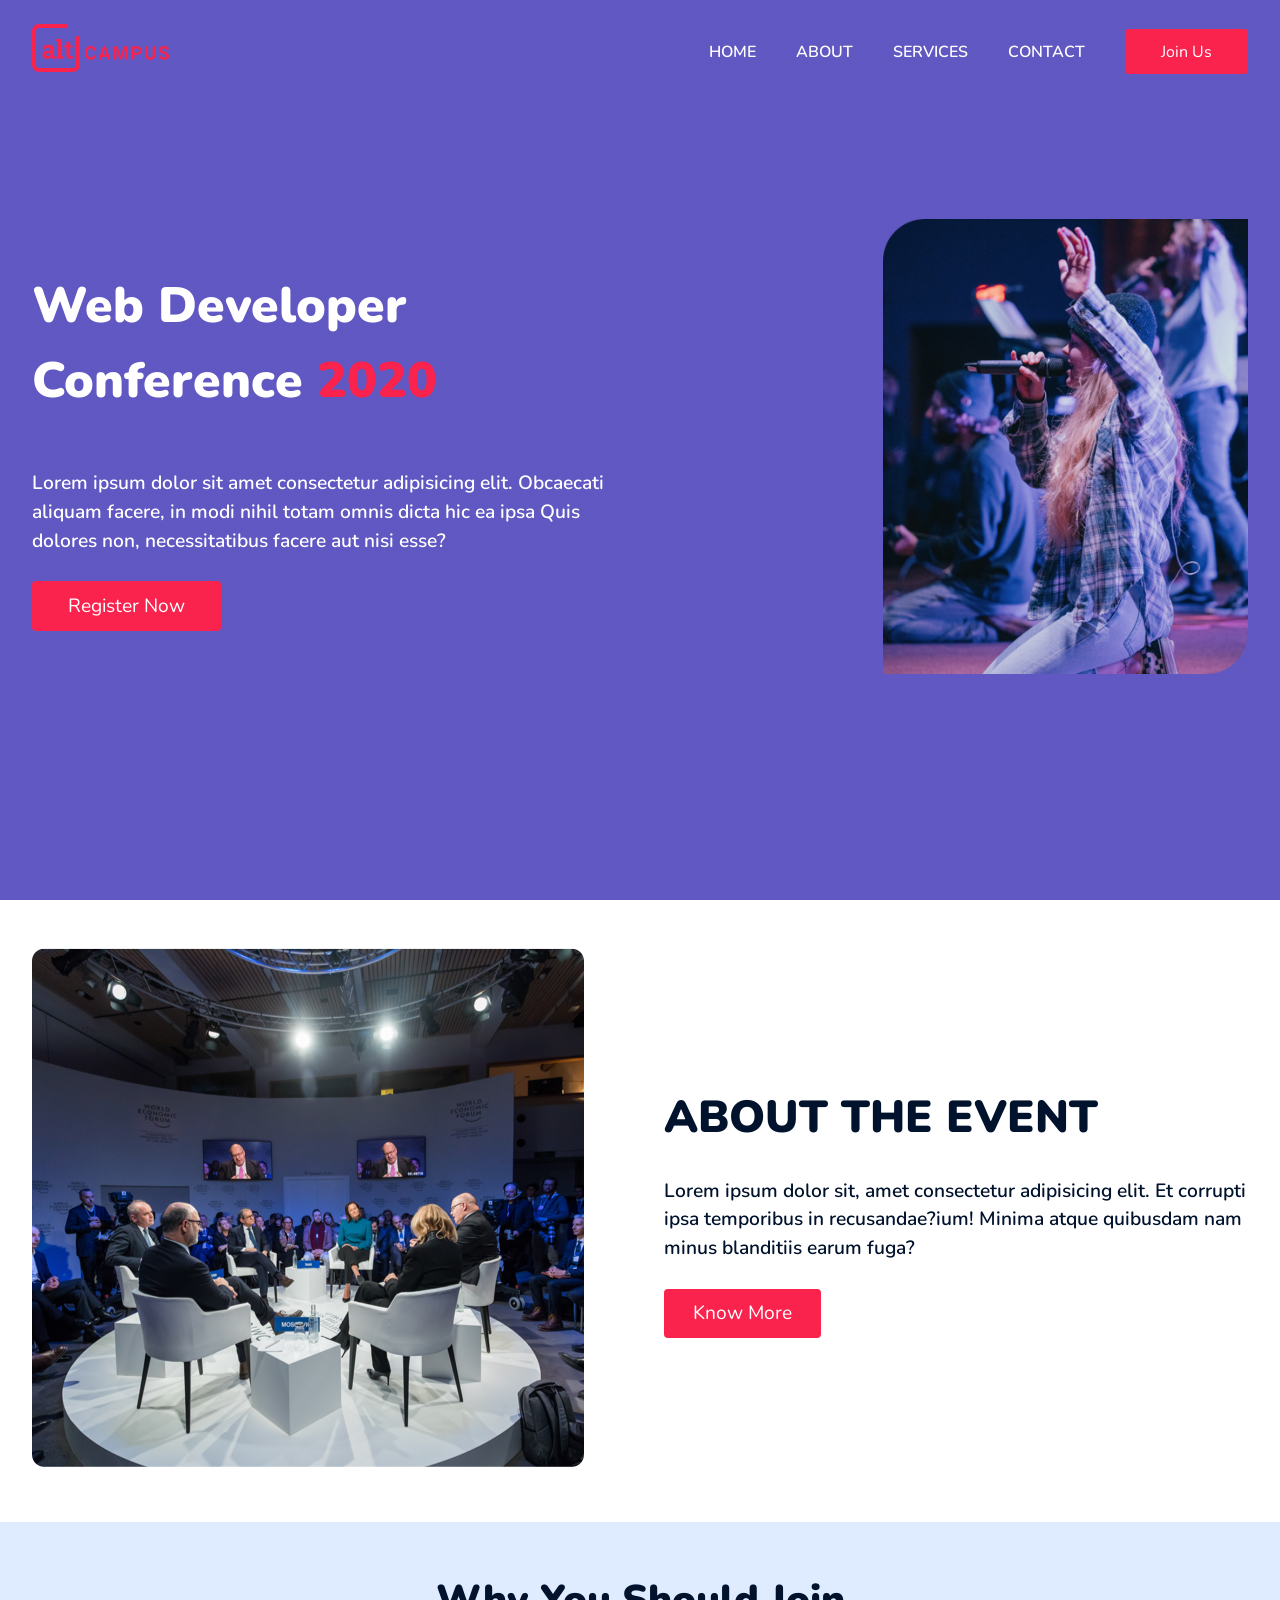
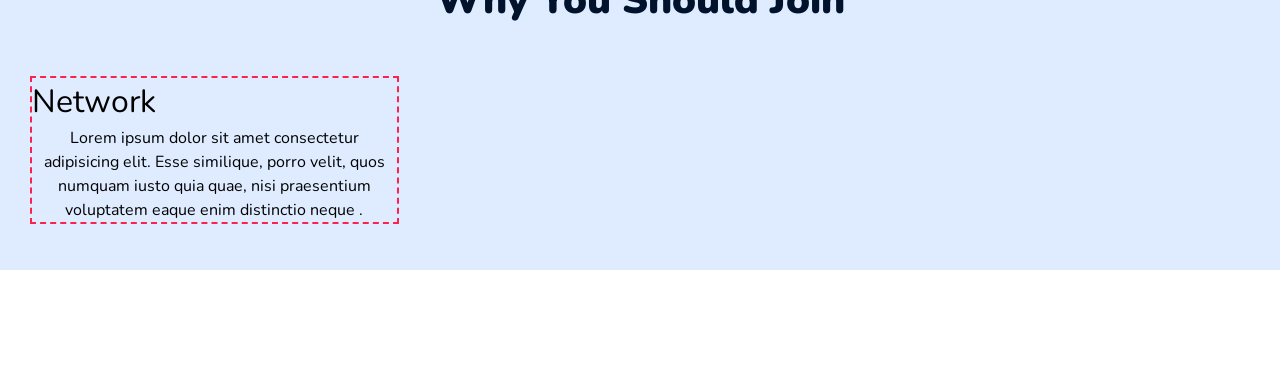
==== block-BHaacn/index.html @ 3c98a66f "Assignment-2" ====
<!DOCTYPE html>
<html lang="en">
<head>
    <meta charset="UTF-8">
    <meta http-equiv="X-UA-Compatible" content="IE=edge">
    <meta name="viewport" content="width=device-width, initial-scale=1.0">
    <title>AltEvents</title>
    <link rel="stylesheet" href="stylesheet/style.css">
    <link rel="preconnect" href="https://fonts.googleapis.com">
    <link rel="preconnect" href="https://fonts.gstatic.com" crossorigin>
    <link href="https://fonts.googleapis.com/css2?family=Nunito:wght@400;600;700;800;900&display=swap" rel="stylesheet">
</head>
<body>
    <header class="header">
        <div class="container flex">
            <a href="#" class="brand">
                <img src="assets/logo.svg" alt="brand-logo">
            </a>
            <nav class="navbar">
                <ul class="flex">
                    <li>
                        <a href="#"> HOME</a>
                    </li>
                    <li>
                        <a href="#">ABOUT</a>
                    </li>
                    <li>
                        <a href="#">SERVICES</a>
                    </li>
                    <li>
                        <a href="#">CONTACT</a>
                    </li>
                    
                        <a href="#" class="btn">Join us</a>
                    
                </ul>
            </nav>
        </div>
    </header>
    <main>
        <!---Hero section-->
        <section class="hero padding flex vertical-center">
            <div class="container flex ">
                <div  class="flex-50">
                    <h1>
                        web developer conference <strong class="active">2020</strong> 
                    </h1>
                    <p>
                        Lorem ipsum dolor sit amet consectetur adipisicing elit. Obcaecati aliquam facere, 
                        in modi nihil totam omnis dicta hic ea ipsa 
                        Quis dolores non, necessitatibus facere aut nisi esse?
                    </p>
                    <a href="#" class="btn btn-font-size">Register Now</a>
                </div>  
                <div class="flex-30">
                    <img class="full-width" src="assets/hero.png" alt="hero-img">
                </div>
            </div>

        </section>
        <!---About section-->
        <section class="padding about">
            <div class="container flex">
                <div class="flex-48 ">
                    <img class="width-full" src="assets/about.png" alt="about-sec-img">
                </div>
                <div class="flex-48">
                    <h1>ABOUT THE EVENT</h1>
                    <p>
                        Lorem ipsum dolor sit, amet consectetur adipisicing elit. Et corrupti ipsa temporibus in recusandae?ium! Minima atque quibusdam nam minus blanditiis earum fuga?
                    </p>
                    <a href="#" class="btn btn-font-size">Know More</a>
                </div>
            </div>
        </section>
        <!---Join Us section-->
        <section class="join padding">
            <h2 class="sec-header"> Why You Should Join</h2>
            <div class="container flex">
                <div class="flex-30 border">
                    <h4>
                        Network
                    </h4>
                    <p>
                        Lorem ipsum dolor sit amet consectetur adipisicing elit. Esse similique, porro velit, quos numquam iusto quia quae,
                         nisi praesentium voluptatem eaque enim distinctio neque .
                    </p>
                </div>
            </div>
        </section>
    </main>
    
</body>
</html>
---- block-BHaacn/stylesheet/style.css ----
/* http://meyerweb.com/eric/tools/css/reset/ 
   v2.0 | 20110126
   License: none (public domain)
*/

html, body, div, span, applet, object, iframe,
h1, h2, h3, h4, h5, h6, p, blockquote, pre,
a, abbr, acronym, address, big, cite, code,
del, dfn, em, img, ins, kbd, q, s, samp,
small, strike, strong, sub, sup, tt, var,
b, u, i, center,
dl, dt, dd, ol, ul, li,
fieldset, form, label, legend,
table, caption, tbody, tfoot, thead, tr, th, td,
article, aside, canvas, details, embed, 
figure, figcaption, footer, header, hgroup, 
menu, nav, output, ruby, section, summary,
time, mark, audio, video {
	margin: 0;
	padding: 0;
	border: 0;
	font-size: 100%;
	font: inherit;
	vertical-align: baseline;
}
/* HTML5 display-role reset for older browsers */
article, aside, details, figcaption, figure, 
footer, header, hgroup, menu, nav, section {
	display: block;
}
body {
	line-height: 1;
}
ol, ul {
	list-style: none;
}
blockquote, q {
	quotes: none;
}
blockquote:before, blockquote:after,
q:before, q:after {
	content: '';
	content: none;
}
table {
	border-collapse: collapse;
	border-spacing: 0;
}

/*-----Custom styling----*/

*,
*::before,
*::after{
    box-sizing: border-box;
}
html{
	font-size: 16px;
}
body{
	font-size: 1rem;
	line-height: 1.5;
	font-family: 'Nunito', sans-serif;
	padding-bottom: 6rem;
	
}
:root{
	--primary:rgb(249,35,77);
	--bg:rgb(223,236,255);
	--text-dark:rgb(1,18,45);
	--text-light:rgb(127,128,138);
}

/*-----General section-----*/
a{
	text-decoration: none;
	text-transform: capitalize;
}
.padding{
	padding: 3rem 0;
}
.font-0{
	font-size: 0;
}
.border{
	outline: 0.134rem dashed var(--primary);
}
.container{
	max-width: 85rem;
	width: 100%;
	margin: 0 auto;
	padding: 0 2rem;
}
.sec-header{
	font-size: 2.5rem;
	color: var(--text-dark);
	padding-bottom: 3rem;
	font-weight: 900;
}

.flex{
	display: flex;
	justify-content: space-between;
	align-items: center;
}
.vertical-center{
	align-items: center;
}
.flex-48{
	flex: 0 1 48%;
}
.flex-50{
	flex: 0 1 50%;
}
.flex-30{
	flex: 0 1 30%;
}
.full-width{
	width: 100%;
}
/*---Buttons---*/

.btn{
	padding: 0.65rem 2.25rem;
	display: inline-block;
	background-color: var(--primary);
	color: #fff;
	border-radius: 4px;
}
.btn-font-size{
	
	font-size: 1.2rem;
}

/*-----Header & navbar-----*/

.header{
	padding: 1.5rem 0;
	
	position: absolute;
	
	width: 100%;
	z-index: 1;
	
}
.navbar li a{
	margin-right: 2.5rem;
	font-weight: 600;
	color: #fff;
	
}

/*----Hero section----*/

.hero{
	background: linear-gradient(to bottom, rgba(54,43,178,0.788), rgba(54,43,178,0.788))
	            , url(/assets/banner.png) center center/cover no-repeat;
	height: 100vh;
	position: relative;
	
}

.hero h1{
	font-size: 3.1rem;
	font-weight: 900;
	text-transform: capitalize;
	padding-bottom: 1.6rem;
	color: #fff;
}
.hero h1 .active{
	color: var(--primary);
}
.hero p{
	font-size: 1.2rem;
	padding: 1.6rem 0;
	font-weight: 600;
	color: #fff;
	
	
}


/*-----About section----*/


.about h1{
	font-size: 2.8rem;
	font-weight: 900;
	text-transform: uppercase;
	
	color: var(--text-dark)
}

.about p{
	font-size: 1.2rem;
	padding: 1.6rem 0;
	color: var(--text-dark);
	font-weight: 600;
}
.about .btn{
	padding: 0.65rem 1.8rem;
}

/*---Join us section----*/

.join{
	background-color: var(--bg);
	text-align: center;
	
}
.join h4{
	text-align: left;
	font-size: 2rem;
}
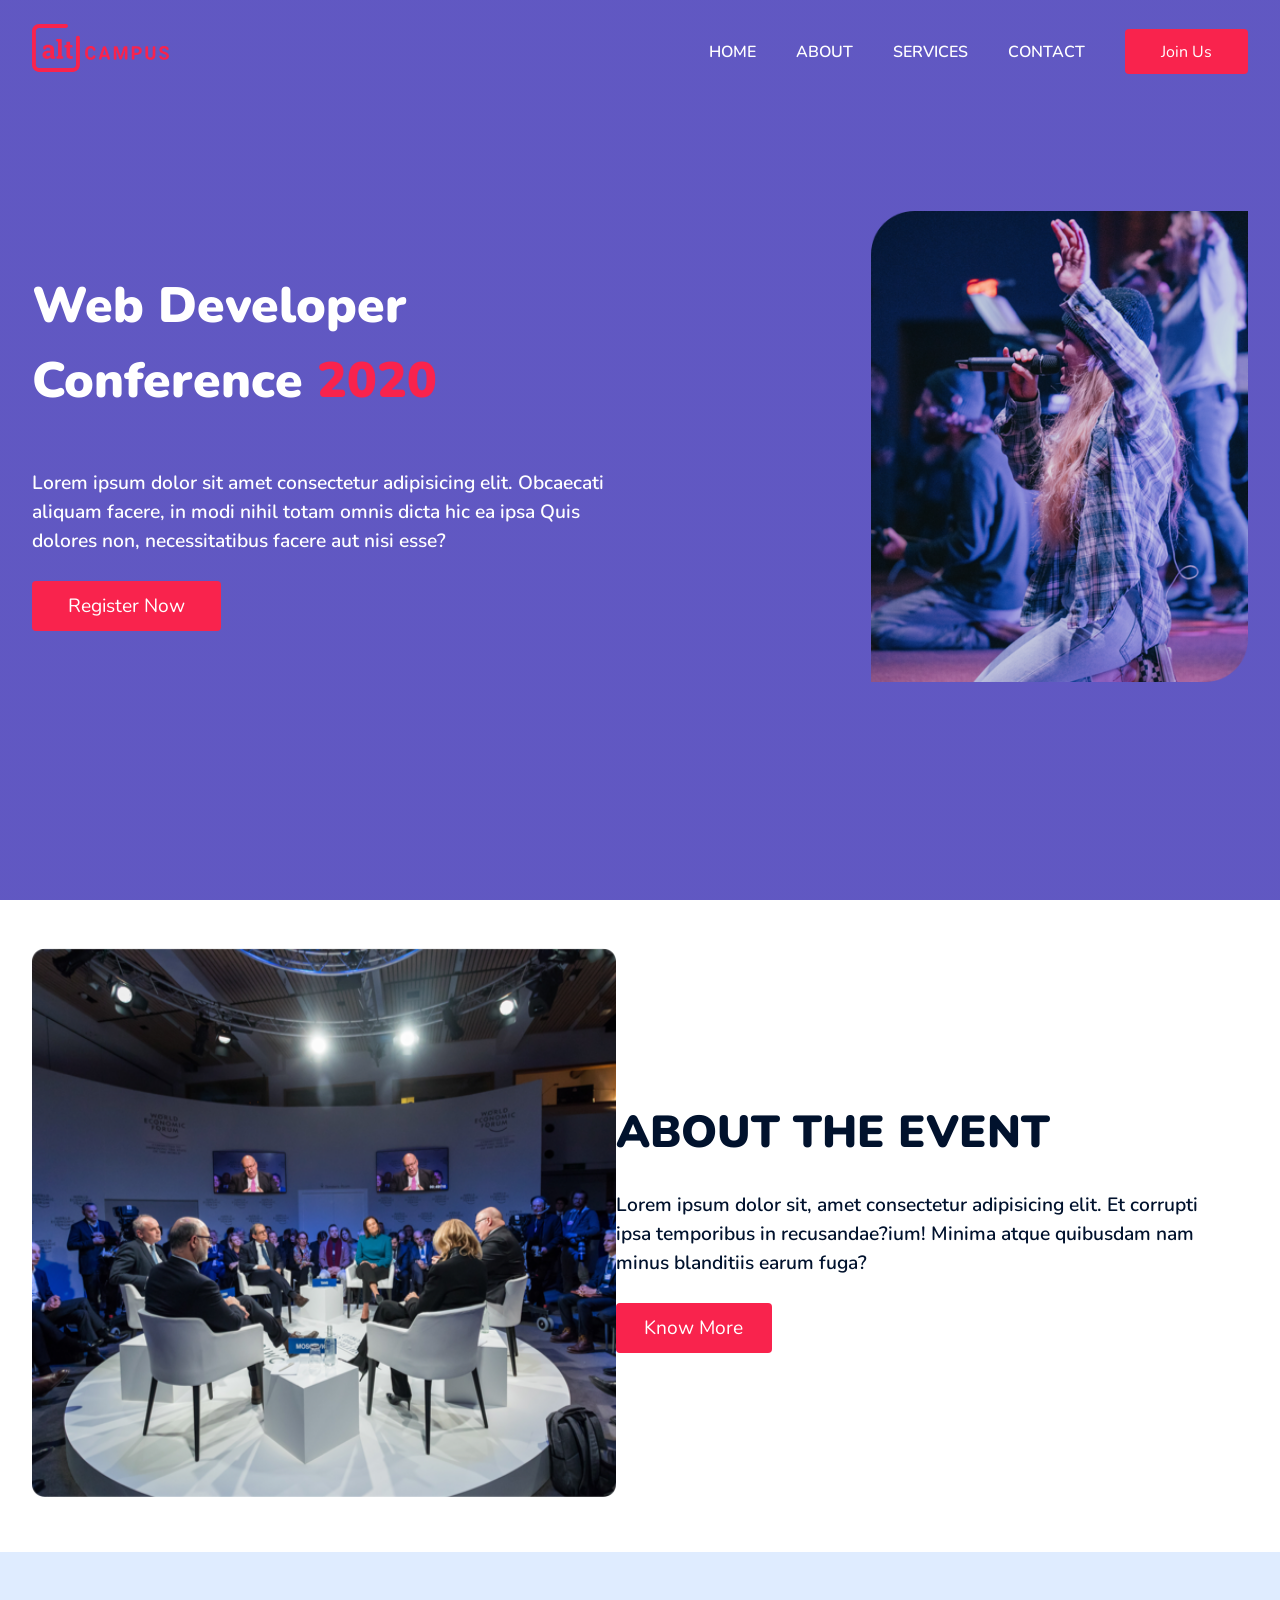
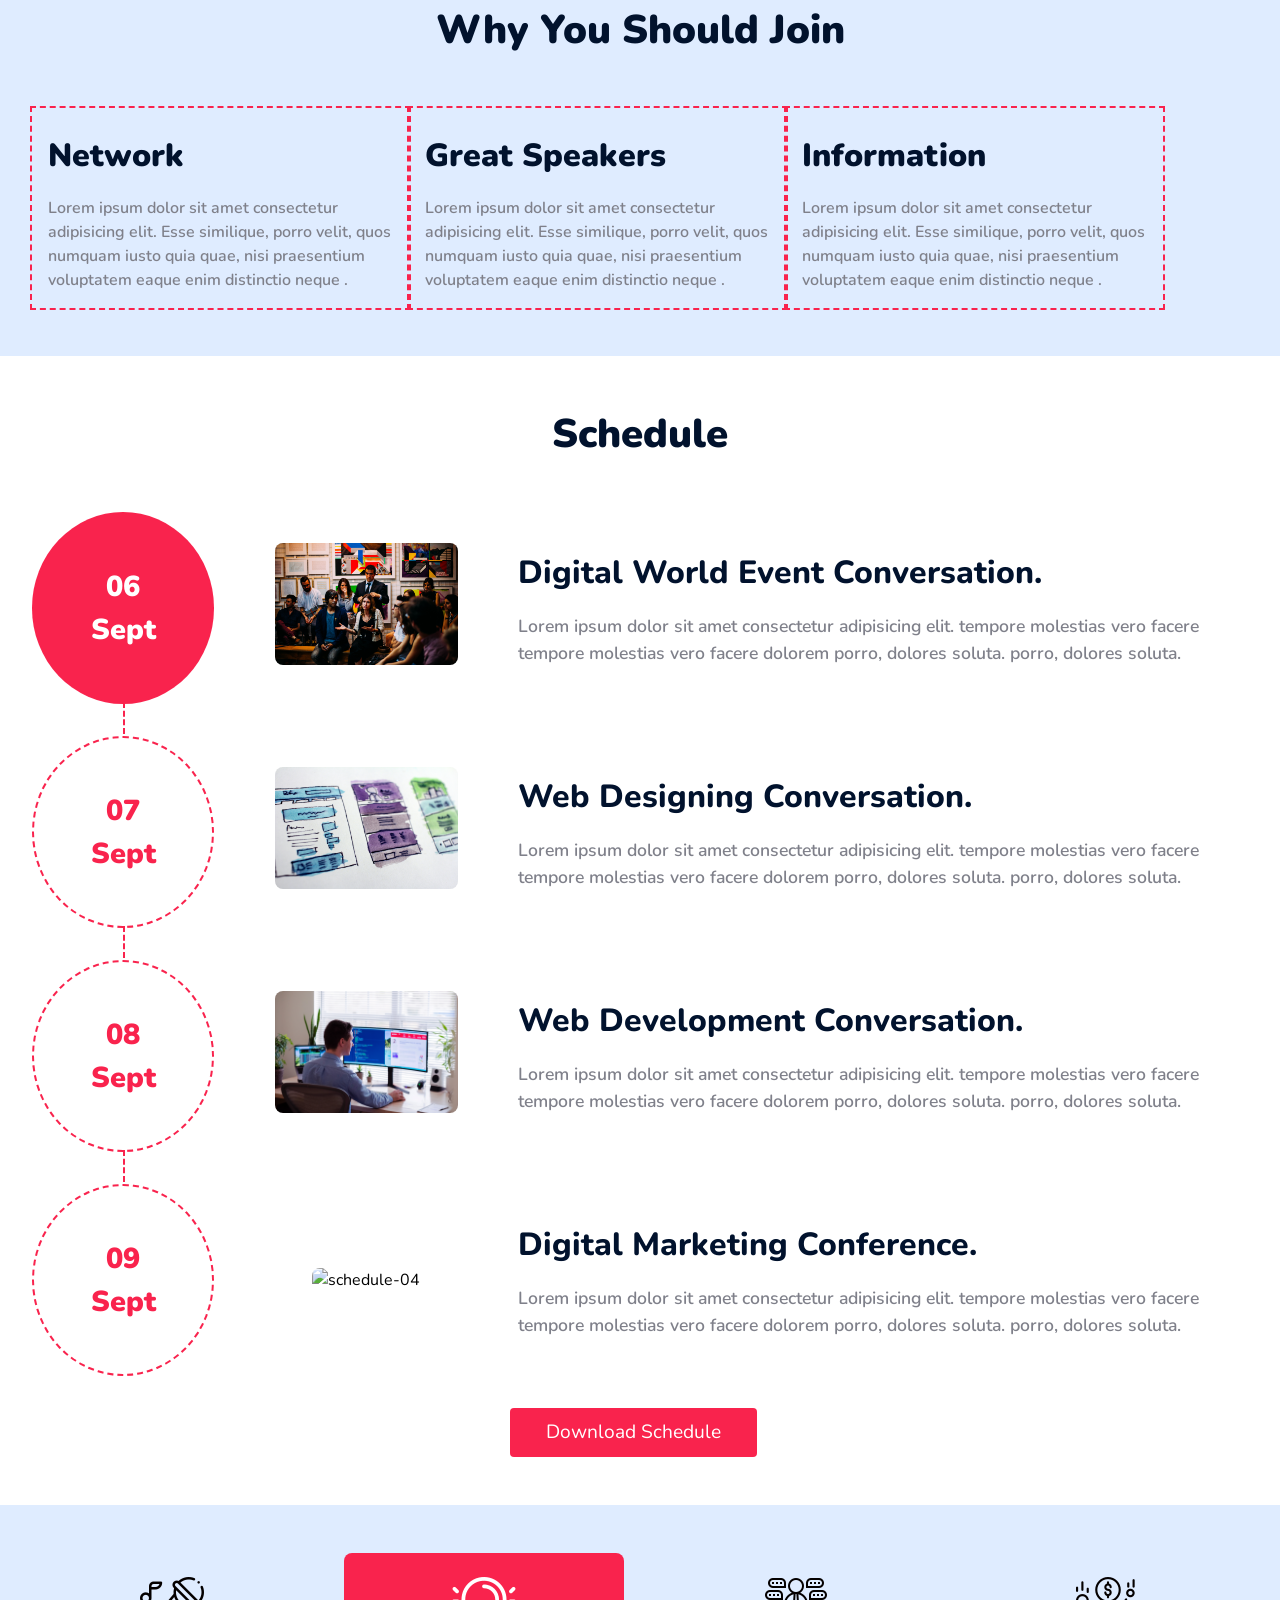
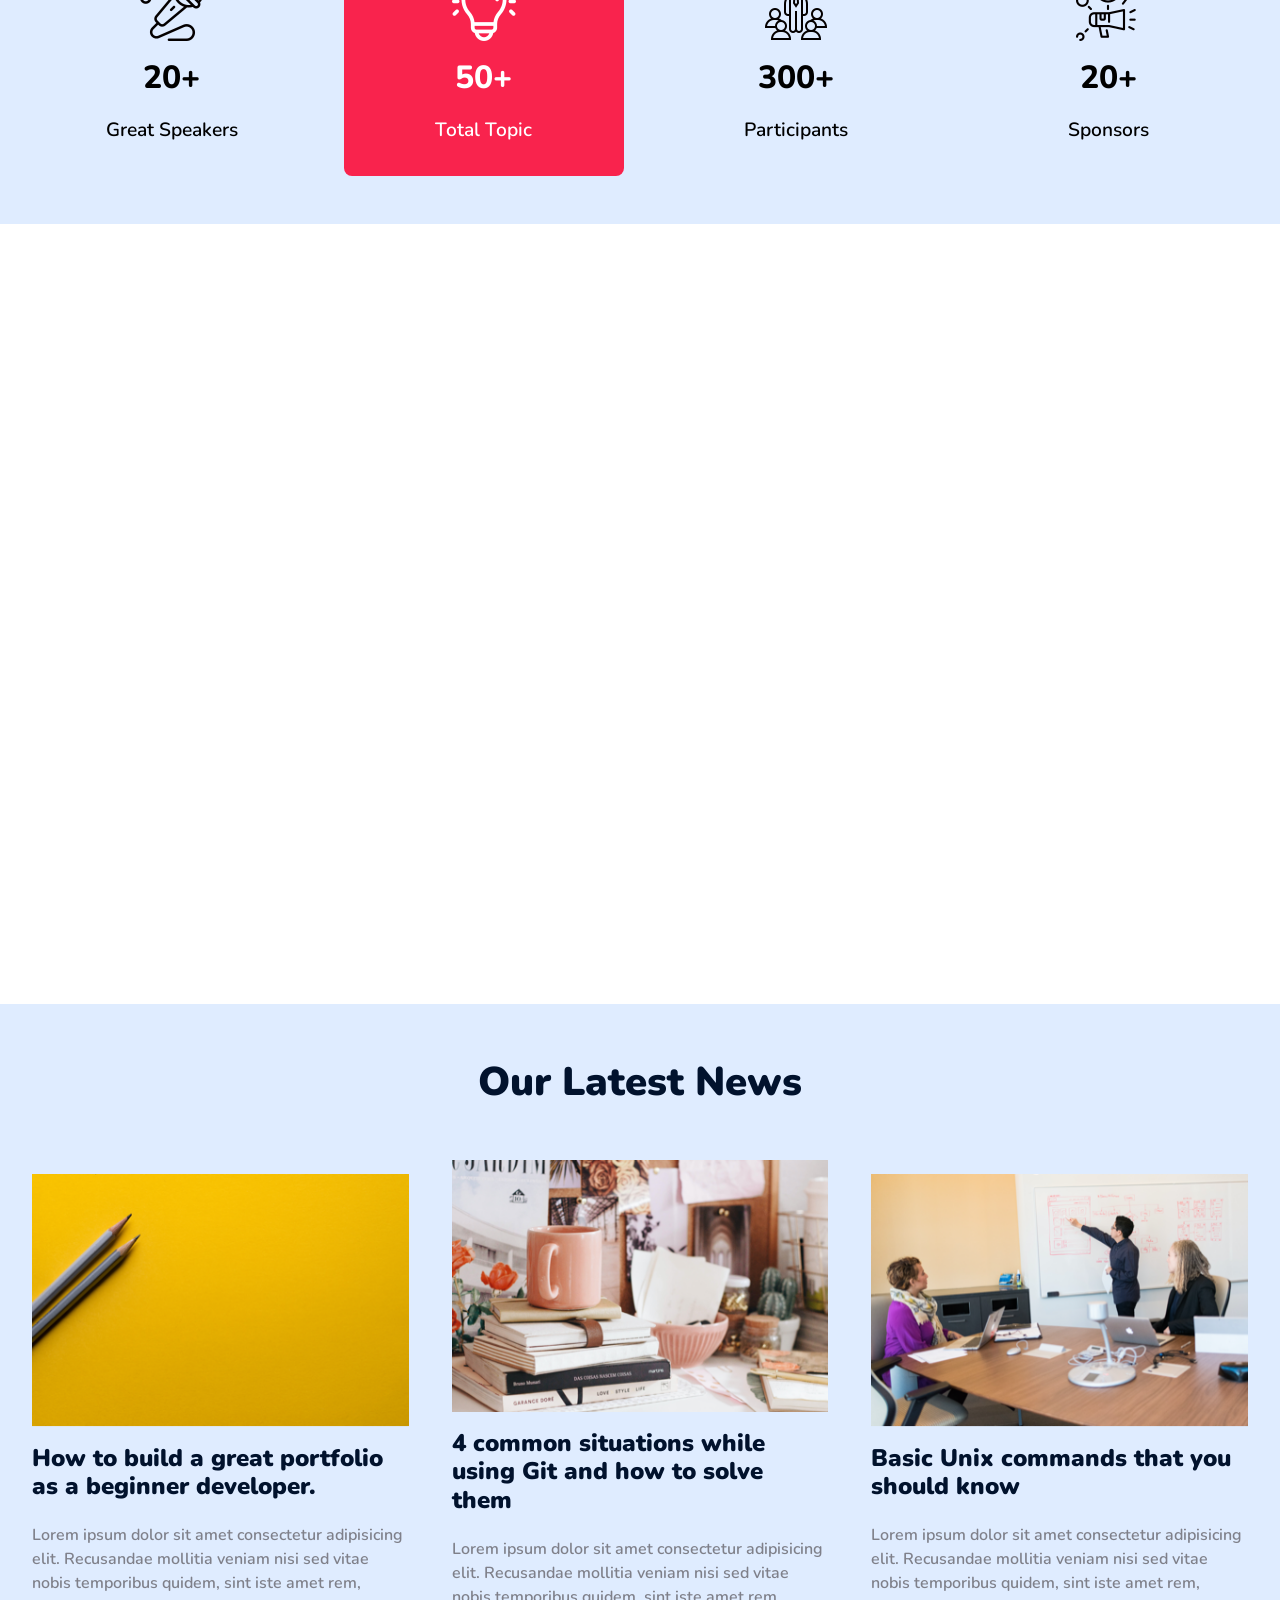
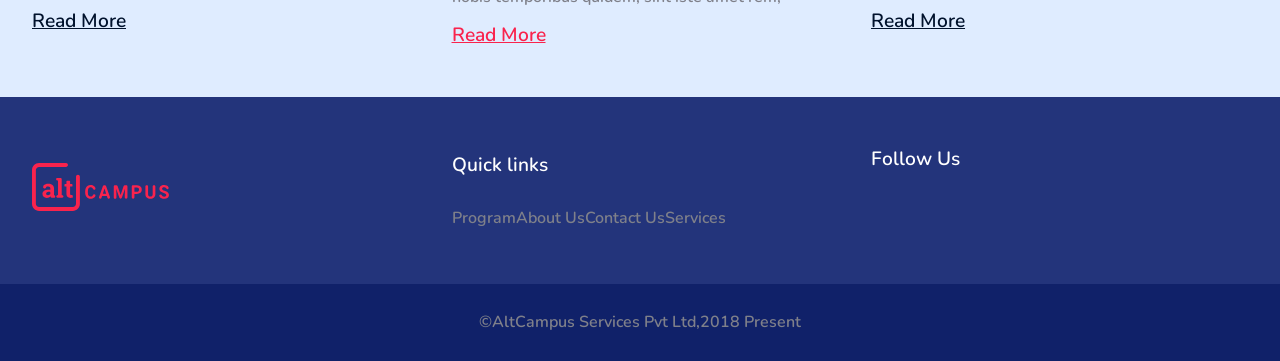
==== commit 1ec9bd64: "Assignment-2" ====
--- a/block-BHaacn/index.html
+++ b/block-BHaacn/index.html
@@ -9,15 +9,20 @@
     <link rel="preconnect" href="https://fonts.googleapis.com">
     <link rel="preconnect" href="https://fonts.gstatic.com" crossorigin>
     <link href="https://fonts.googleapis.com/css2?family=Nunito:wght@400;600;700;800;900&display=swap" rel="stylesheet">
+    <script src="https://kit.fontawesome.com/882d59f2ae.js" crossorigin="anonymous"></script>
 </head>
 <body>
     <header class="header">
-        <div class="container flex">
+        <div class="container flex justify-between">
             <a href="#" class="brand">
                 <img src="assets/logo.svg" alt="brand-logo">
             </a>
+            <label class="bars" for="toggle">
+                <i class="fas fa-bars"></i>
+            </label>
+            <input id="toggle" type="checkbox">
             <nav class="navbar">
-                <ul class="flex">
+                <ul class="flex sm-col">
                     <li>
                         <a href="#"> HOME</a>
                     </li>
@@ -39,9 +44,9 @@
     </header>
     <main>
         <!---Hero section-->
-        <section class="hero padding flex vertical-center">
-            <div class="container flex ">
-                <div  class="flex-50">
+        <section class="hero padding flex justify-between  vertical-center">
+            <div class="container flex display justify-between sm-col sm-wrap">
+                <div  class="flex-50 sm-100 order-1">
                     <h1>
                         web developer conference <strong class="active">2020</strong> 
                     </h1>
@@ -52,19 +57,19 @@
                     </p>
                     <a href="#" class="btn btn-font-size">Register Now</a>
                 </div>  
-                <div class="flex-30">
-                    <img class="full-width" src="assets/hero.png" alt="hero-img">
+                <div class="flex-30 sm-100 ">
+                    <img class="full-width sm-full-width " src="assets/hero.png" alt="hero-img">
                 </div>
             </div>
 
         </section>
         <!---About section-->
         <section class="padding about">
-            <div class="container flex">
-                <div class="flex-48 ">
-                    <img class="width-full" src="assets/about.png" alt="about-sec-img">
-                </div>
-                <div class="flex-48">
+            <div class="container flex display sm-col sm-wrap">
+                <div class="flex-48 sm-100 ">
+                    <img class="full-width sm-full-width" src="assets/about.png" alt="about-sec-img">
+                </div>
+                <div class="flex-48 sm-100">
                     <h1>ABOUT THE EVENT</h1>
                     <p>
                         Lorem ipsum dolor sit, amet consectetur adipisicing elit. Et corrupti ipsa temporibus in recusandae?ium! Minima atque quibusdam nam minus blanditiis earum fuga?
@@ -76,19 +81,245 @@
         <!---Join Us section-->
         <section class="join padding">
             <h2 class="sec-header"> Why You Should Join</h2>
-            <div class="container flex">
-                <div class="flex-30 border">
-                    <h4>
+            <div class="container flex  display sm-col sm-wrap">
+                <div class="flex-30 border sm-100">
+                    <h3>
                         Network
-                    </h4>
+                    </h3>
                     <p>
                         Lorem ipsum dolor sit amet consectetur adipisicing elit. Esse similique, porro velit, quos numquam iusto quia quae,
                          nisi praesentium voluptatem eaque enim distinctio neque .
                     </p>
                 </div>
+                <div class="flex-30 sm-100 border">
+                    <h3>
+                        Great Speakers
+                    </h3>
+                    <p>
+                        Lorem ipsum dolor sit amet consectetur adipisicing elit. Esse similique, porro velit, quos numquam iusto quia quae,
+                         nisi praesentium voluptatem eaque enim distinctio neque .
+                    </p>
+                </div>
+                <div class="flex-30 border sm-100">
+                    <h3>
+                        Information
+                    </h3>
+                    <p>
+                        Lorem ipsum dolor sit amet consectetur adipisicing elit. Esse similique, porro velit, quos numquam iusto quia quae,
+                         nisi praesentium voluptatem eaque enim distinctio neque .
+                    </p>
+                </div>
+            </div>
+        </section>
+        <!---Schedule section-->
+        <section class="padding schedule">
+            <h2 class="sec-header"> Schedule</h2>
+            <div class="container schedule-col flex justify-between display  sm-wrap">
+
+                
+                    <div class="flex-15 schedule-date active sm-text-center full-width   sm-100 ">
+                        06 <br> Sept
+                    </div>
+                    <div class="flex-15 sm-100">
+                        <img class="full-width sm-full-width" src="assets/schedule-01.jpg" alt="schedule-01">
+                    </div>
+                    <div class="flex-60 sm-100">
+                        <h4>
+                            Digital World Event Conversation.
+                        </h4>
+                        <p>
+                            Lorem ipsum dolor sit amet consectetur adipisicing elit.  
+                            tempore molestias vero facere<br>
+                            tempore molestias vero facere dolorem porro, dolores soluta.
+                            porro, dolores soluta.
+                        </p>
+                    </div>
+                </div>
+            <div class="container schedule-col flex justify-between display sm-wrap">
+                
+                <div class="flex-15 schedule-date full-width sm-100">
+                    07 <br> Sept
+                </div>
+                <div class="flex-15 sm-100">
+                    <img class="full-width" src="assets/schedule-02.jpg" alt="schedule-02">
+                </div>
+                <div class="flex-60 sm-100">
+                    <h4>
+                        Web designing  Conversation.
+                    </h4>
+                    <p>
+                        Lorem ipsum dolor sit amet consectetur adipisicing elit.  
+                        tempore molestias vero facere<br>
+                        tempore molestias vero facere dolorem porro, dolores soluta.
+                        porro, dolores soluta.
+                    </p>
+                </div>
+            </div>
+            <div class="container schedule-col justify-between flex display sm-wrap">
+                
+                <div class="flex-15 schedule-date full-width sm-100">
+                    08 <br> Sept
+                </div>
+                <div class="flex-15 sm-100">
+                    <img class="full-width" src="assets/schedule-03.jpg" alt="schedule-03">
+                </div>
+                <div class="flex-60 sm-100">
+                    <h4>
+                        web development conversation.
+                    </h4>
+                    <p>
+                        Lorem ipsum dolor sit amet consectetur adipisicing elit.  
+                        tempore molestias vero facere<br>
+                        tempore molestias vero facere dolorem porro, dolores soluta.
+                        porro, dolores soluta.
+                    </p>
+                </div>
+            </div>
+            <div class="container schedule-col flex justify-between display sm-wrap">
+                
+                <div class="flex-15 schedule-date last-item full-width sm-100">
+                    09<br> Sept
+                </div>
+                <div class="flex-15 sm-100">
+                    <img class="full-width" src="assets/schedule-04.jpg" alt="schedule-04">
+                </div>
+                <div class="flex-60 sm-100">
+                    <h4>
+                        Digital Marketing conference.
+                    </h4>
+                    <p>
+                        Lorem ipsum dolor sit amet consectetur adipisicing elit.  
+                        tempore molestias vero facere<br>
+                        tempore molestias vero facere dolorem porro, dolores soluta.
+                        porro, dolores soluta.
+                    </p>
+                </div>
+            </div>
+            
+            <a href="#" class="btn">Download Schedule</a>
+        
+        </section>
+        <!---Info section-->
+        <section class="padding info">
+            <div class="container flex display justify-between sm-wrap">
+                <div class="info-item flex-23 sm-flex  sm-align-center justify-between sm-100">
+                    <img  src="assets/speaker.png" alt="speaker-png">
+                    <p class="top-item">20+</p>
+                    <p class="bottom-item"> Great Speakers</p>
+                </div>
+                <div class=" info-item flex-23 active sm-100 sm-flex sm-align-center justify-between">
+                    <img  src="assets/idea.png" alt="idea-png">
+                    <p class="top-item">50+</p>
+                    <p class="bottom-item"> Total Topic</p>
+                </div>
+                <div class="info-item flex-23 sm-100 sm-flex  sm-align-center justify-between">
+                    <img  src="assets/participants.png" alt="participants-png">
+                    <p class="top-item">300+</p>
+                    <p class="bottom-item"> participants</p>
+                </div>
+                <div class="info-item flex-23 sm-100 sm-flex  sm-align-center justify-between">
+                    <img  src="assets/sponsor.png" alt="sponsors-png">
+                    <p class="top-item">20+</p>
+                    <p class="bottom-item"> Sponsors</p>
+                </div>
+            </div>
+        </section>
+        <!---Video Section-->
+        <section class="vid padding">
+            <div class="container">
+                <figure class="iframe-container">
+                    <iframe   src="https://www.youtube.com/embed/R4X1RcjwEiI" 
+                    title="YouTube video player" frameborder="0" allow="accelerometer; autoplay; clipboard-write; encrypted-media; gyroscope; picture-in-picture" allowfullscreen>
+                    </iframe>
+                </figure>
+            </div>
+        </section>
+        <!---News section-->
+        <section class="padding news">
+            <h2 class="sec-header">Our Latest News</h2>
+            <div class="container flex display justify-between sm-wrap">
+                <article class="flex-30 news-article sm-100">   
+                    <img class="full-width" src="assets/news-01.png" alt="news-01">
+                    <h5>
+                        How to build a great portfolio as a beginner developer.
+                    </h5>
+                    <p>
+                        Lorem ipsum dolor sit amet consectetur adipisicing elit. Recusandae mollitia veniam nisi sed vitae nobis 
+                        temporibus quidem, sint iste amet rem, 
+                    </p>
+                    <a href="#" >Read More</a>
+                </article>
+
+                <article class="flex-30 news-article sm-100">   
+                    <img class="full-width" src="assets/news-02.png" alt="news-02">
+                    <h5>
+                        4 common situations while using Git and
+                        how to solve them
+                    </h5>
+                    <p>
+                        Lorem ipsum dolor sit amet consectetur adipisicing elit. Recusandae mollitia veniam nisi sed vitae nobis 
+                        temporibus quidem, sint iste amet rem, 
+                    </p>
+                    <a href="#" class="active" >Read More</a>
+                </article>
+
+                <article class="flex-30 news-article sm-100">   
+                    <img class="full-width" src="assets/news-03.png" alt="news-03">
+                    <h5>
+                        Basic Unix commands that you should know
+                    </h5>
+                    <p>
+                        Lorem ipsum dolor sit amet consectetur adipisicing elit. Recusandae mollitia veniam nisi sed vitae nobis 
+                        temporibus quidem, sint iste amet rem, 
+                    </p>
+                    <a href="#" >Read More</a>
+                </article>
             </div>
         </section>
     </main>
+    <!---Footer-->
+     <footer class="footer">
+         <div class="footer-top padding">
+             <div class="container flex justify-between sm-wrap">
+                 <div class="flex-30 sm-100 sm-text-center">
+                     <img  src="assets/logo.svg" alt="footer-logo">
+                 </div>
+                 <div class="flex-30 sm-100 sm-text-center">
+                     <h6>Quick links</h6>
+                     <ul class="flex justify-center ">
+                         <li>
+                             <a href="#">Program</a>
+                         </li>
+                         <li>
+                            <a href="#">About Us</a>
+                        </li>
+                         <li>
+                             <a href="#">Contact Us</a>
+                         </li>
+                         <li>
+                             <a href="#">Services</a>
+                         </li>
+                         
+                     </ul>
+                 </div>
+                 <div class="flex-30 sm-100 sm-text-center">
+                     <h6>Follow Us</h6>
+                     <a href="#">
+                     <i class="fab fa-facebook-square"></i>
+                    </a>
+                    <a href="#">
+                        <i class="fab fa-twitter-square"></i>
+                    </a>
+                 </div>
+
+             </div>
+         </div>
+         <div class="footer-bottom sm-text-center">
+             <small>
+                 &copy;AltCampus Services Pvt Ltd,2018 Present
+             </small>
+         </div>
+     </footer>
     
 </body>
 </html>
--- a/block-BHaacn/stylesheet/style.css
+++ b/block-BHaacn/stylesheet/style.css
@@ -61,7 +61,7 @@
 	font-size: 1rem;
 	line-height: 1.5;
 	font-family: 'Nunito', sans-serif;
-	padding-bottom: 6rem;
+	
 	
 }
 :root{
@@ -82,6 +82,7 @@
 .font-0{
 	font-size: 0;
 }
+
 .border{
 	outline: 0.134rem dashed var(--primary);
 }
@@ -100,8 +101,11 @@
 
 .flex{
 	display: flex;
+	
+	align-items: center;
+}
+.justify-between{
 	justify-content: space-between;
-	align-items: center;
 }
 .vertical-center{
 	align-items: center;
@@ -113,7 +117,16 @@
 	flex: 0 1 50%;
 }
 .flex-30{
-	flex: 0 1 30%;
+	flex: 0 1 31%;
+}
+.flex-60{
+	flex: 0 1 60%;
+}
+.flex-15{
+	flex: 0 1 15%;
+}
+.flex-23{
+	flex: 0 1 23%;
 }
 .full-width{
 	width: 100%;
@@ -148,6 +161,9 @@
 	font-weight: 600;
 	color: #fff;
 	
+}
+#toggle , .bars{
+	display: none;
 }
 
 /*----Hero section----*/
@@ -208,7 +224,366 @@
 	text-align: center;
 	
 }
-.join h4{
+.join h3{
 	text-align: left;
 	font-size: 2rem;
+	font-weight: 900;
+	color: var(--text-dark);
+	padding: 1.5rem 1rem 0 1rem;
+}
+.join p{
+	font-size: 1rem;
+	font-weight: 600;
+	color: var(--text-light);
+	padding: 1rem;
+	text-align: left;
+}
+
+/*-----Schedule section----*/
+
+.schedule{
+	text-align: center;
+}
+.schedule img{
+	border-radius: 0.5rem;
+}
+.schedule-col{
+	margin-bottom: 2rem;
+}
+.schedule-date{
+	width: 12rem;
+	height: 12rem;
+	display: flex;
+	align-items: center;
+	justify-content: center;
+	border-radius: 50%;
+	border: 0.134rem dashed var(--primary); 
+	color: var(--primary);
+	font-size: 1.8rem;
+	font-weight: 900;
+	position: relative;
+}
+.schedule-date.active{
+	background-color: var(--primary);
+	color: #fff;
+}
+.schedule-date::before{
+	content: "";
+	height: 2rem;
+	border-right: 0.134rem dashed var(--primary);
+	position: absolute;
+	left: 50%;
+	top: 100%;
+
+}
+.schedule h4{
+	text-align: left;
+	font-size: 2rem;
+	font-weight: 800;
+	padding-bottom: 1rem;
+	color: var(--text-dark);
+	text-transform: capitalize;
+}
+.schedule p{
+	text-align: left;
+	font-size: 1.1rem;
+	color: var(--text-light);
+	font-weight: 600;
+	
+}
+.schedule .btn{
+	font-size: 1.2rem;
+	margin-right: 0.78rem;
+}
+.last-item::before{
+	display: none;
+}
+
+/*----Information section----*/
+
+.info{
+	background-color: var(--bg);
+	text-align: center;
+}
+
+.info .active{
+	background-color: var(--primary);
+	border-radius: 0.5rem;
+	padding: 1.5rem 1.8rem;
+	color: #fff;
+}
+
+.top-item{
+	
+	font-size: 2rem;
+	font-weight: 800;
+	padding: 0.355rem;
+}
+.bottom-item{
+	font-size: 1.2rem;
+	font-weight: 600;
+	padding: 0.5rem;
+	text-transform: capitalize;
+}
+
+/*----Video section-----*/
+
+.iframe-container{
+	height: 0rem;
+	padding-bottom: 56.25%;
+	position: relative;
+	width: 100%;
+}
+
+.vid iframe{
+	position: absolute;
+	top: 0rem;
+	right: 0rem;
+	bottom: 0rem;
+	left: 0rem;
+	width: 100%;
+	height: 100%;
+	border-radius: 1rem;
+}
+
+/*----News section----*/
+
+.news{
+	text-align: center;
+	background-color: var(--bg);
+}
+.news-article{
+	text-align: left;
+}
+.news h5{
+	
+	font-size: 1.5rem;
+	font-weight: 900;
+	color: var(--text-dark);
+	line-height: 1.2;
+	padding: 0.6rem 0;
+}
+.news p{
+	
+	font-size: 1rem;
+	color: var(--text-light);
+	font-weight: 600;
+	padding: 0.75rem 0;
+}
+.news a{
+	color: var(--text-dark);
+	font-weight: 600;
+	font-size: 1.2rem;
+	text-decoration: underline;
+	
+}
+.news a.active{
+	color: var(--primary);
+}
+
+/*-----Footer -----*/
+
+.footer-top{
+	background-color: rgb(35,52,123);
+	
+}
+.footer-top h6{
+	font-size: 1.2rem;
+	font-weight: 600;
+	color: #fff;
+	padding-bottom: 1.6rem;
+}
+.footer-top li a{
+	color: var(--text-light);
+	font-size: 1rem;
+	font-weight: 600;
+	
+	
+}
+
+.footer-top a i{
+	margin-right: 2rem;
+	color: rgb(177, 177, 187);
+	font-size: 1.5rem;
+	
+}
+
+.footer-bottom{
+	text-align: center;
+	background-color:rgb(16,33,105);
+	padding: 1.65rem 0;
+}
+.footer-bottom small{
+	font-size: 1rem;
+	font-weight: 600;
+	color: var(--text-light);
+}
+
+/*-----  Media queries  -----*/
+
+@media screen and (max-width:1200px){
+	.container{
+		max-width: 1120px;
+	}
+}
+
+@media screen  and (max-width:992px){
+	html{
+		font-size: 14px;
+	}
+	.container{
+		max-width: 960px;
+	}
+	
+}
+
+@media screen and (max-width:768px) {
+	html{
+
+		font-size: 12px;
+	}
+	body{
+		padding-bottom:13rem;
+	}
+	.container{
+		max-width: 720px;
+	}
+	.header{
+		background-color: rgba(0,0,0,0.289);
+		height: 7rem;
+		position: fixed;
+	}
+	.navbar{
+		text-align: center;
+		display: none;
+		position: fixed;
+		top: 0 ;
+		bottom: 0;
+		right: 0;
+		left: 0;
+		background-color: rgba(54,43,178,0.898);
+		height: 100vh;
+		padding-top: 12rem;
+		z-index: 9;
+	}
+	.navbar li a{
+		margin: 0;
+	}
+	.navbar li {
+		margin: 16px 0;
+	}
+	#toggle:checked ~ .navbar{
+		display: inline-block;
+	}
+	.bars{
+		font-size: 2rem;
+		color: var(--text-light);
+		display: inline-block;
+	}
+	.brand , .bars{
+		position: fixed;
+		top: 1.5rem;
+		z-index: 999;
+	}
+	.brand{
+		left: 2rem;
+	}
+	.bars{
+		right: 2rem;
+	}
+	.display{
+		display: block;
+	}
+	.justify-center{
+		justify-content: center;
+	}
+	.sm-col{
+		flex-direction: column;
+	}
+	.sm-100{
+		flex: 0 1 100%;
+		margin: 2rem 0;
+	}
+	.sm-full-width{
+		width: 100%;
+	}
+	.sm-text-center{
+		text-align: center;
+	}
+	.sm-wrap{
+		flex-wrap: wrap;
+	}
+	.sm-flex{
+		display: flex;
+	}
+	.sm-justify-center{
+		justify-content: center;
+	}
+	.sm-align-center{
+		align-items: center;
+	}
+	
+	.order-1{
+		order: 1;
+	}
+	
+	.hero{
+		height: auto;
+		padding:10rem 0 6rem 0;
+	}
+	.hero img{
+		max-height: 600px;
+		object-fit: cover;
+		border-top-left-radius: 3rem;
+		border-bottom-right-radius: 3rem;
+	}
+	.info-item{
+		padding: 3rem 0;
+	}
+	.schedule-col{
+		box-shadow: 0 0 7px rgba(0,0,0,0.289);
+		border-radius: 0.55rem;
+		padding: 3rem;
+	}
+	.schedule-col img{
+		max-height: 240px;
+		object-fit: cover;
+	}
+	.schedule-date.active{
+		background-color: transparent;
+		color: var(--primary);
+	}
+	.schedule-date{
+		height: auto;
+		width: auto;
+		
+		border: 0;
+		border-radius: 0;
+	}
+	.news img{
+		max-height: 260px;
+		object-fit: cover;
+		border-radius: 8px;
+	}
+	.schedule-date::before{
+		display: none;
+	
+	}
+	.footer-top a i{
+		margin: 0 1rem;
+	}
+	.footer-top li a{
+		margin: 0 1rem;
+	}
+}
+
+@media screen and(max-width:576px){
+	
+	html{
+		font-size: 10px;
+	}
+	.container{
+		max-width: 540px;
+	}
+	
 }
